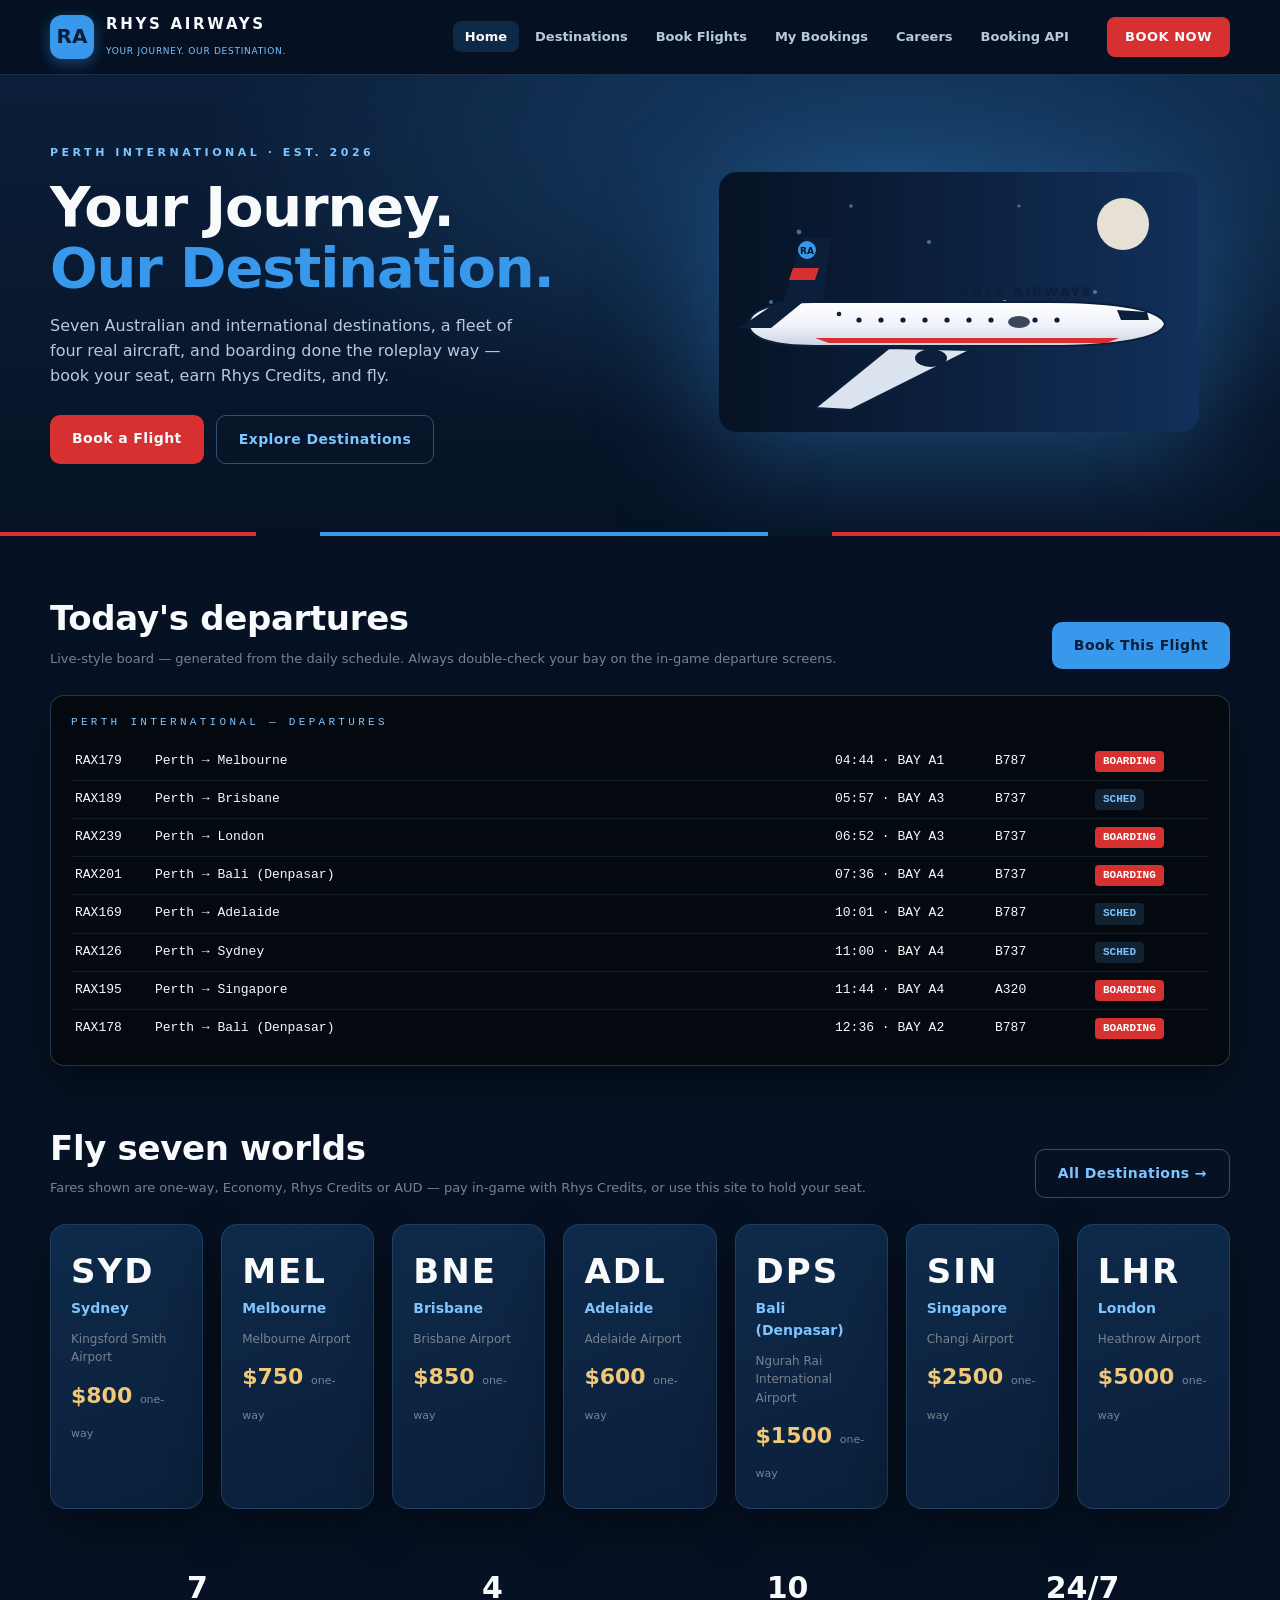
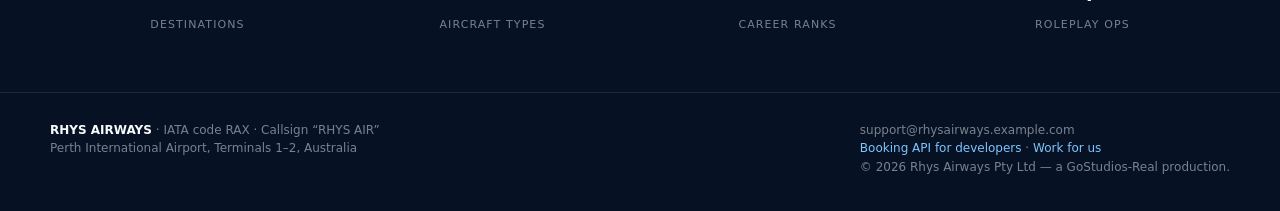
==== index.html @ dd2aa5f4 "Rhys Airways website and booking API demo" ====
<!DOCTYPE html>
<html lang="en">
<head>
<meta charset="UTF-8">
<meta name="viewport" content="width=device-width, initial-scale=1.0">
<title>Rhys Airways — Your Journey. Our Destination. | Book Flights Perth</title>
<meta name="description" content="Fly Rhys Airways from Perth to Sydney, Melbourne, Brisbane, Adelaide, Bali, Singapore and London. Australian owned, premium economy roleplay airline — book online in seconds.">
<link rel="icon" href="assets/favicon.svg" type="image/svg+xml">
<link rel="stylesheet" href="css/style.css">
</head>
<body>

<nav class="nav">
  <div class="container nav-inner">
    <a class="brand" href="index.html">
      <span class="brand-mark">RA</span>
      <span><span class="brand-name">RHYS AIRWAYS</span><br><span class="brand-slogan">YOUR JOURNEY. OUR DESTINATION.</span></span>
    </a>
    <button class="nav-toggle" aria-label="Toggle menu">☰</button>
    <ul class="nav-links">
      <li><a href="index.html">Home</a></li>
      <li><a href="destinations.html">Destinations</a></li>
      <li><a href="book.html">Book Flights</a></li>
      <li><a href="myflights.html">My Bookings</a></li>
      <li><a href="careers.html">Careers</a></li>
      <li><a href="api.html">Booking API</a></li>
    </ul>
    <a class="nav-cta" href="book.html">BOOK NOW</a>
  </div>
</nav>

<header class="hero">
  <div class="container hero-inner">
    <div>
      <span class="kicker">Perth International · Est. 2026</span>
      <h1>Your Journey.<br><span class="accent">Our Destination.</span></h1>
      <p class="lede">Seven Australian and international destinations, a fleet of four real aircraft, and boarding done the roleplay way — book your seat, earn Rhys Credits, and fly.</p>
      <div class="hero-actions">
        <a class="btn btn-red" href="book.html">Book a Flight</a>
        <a class="btn btn-ghost" href="destinations.html">Explore Destinations</a>
      </div>
    </div>
    <div class="plane-wrap" aria-hidden="true">
      <!-- Rhys Airways hero aircraft (stylised A380) -->
      <svg class="plane-art" viewBox="0 0 480 260" xmlns="http://www.w3.org/2000/svg" role="img" aria-label="Rhys Airways A380 flying over the ocean">
        <defs>
          <linearGradient id="fuselage" x1="0" y1="0" x2="0" y2="1">
            <stop offset="0" stop-color="#ffffff"/><stop offset="0.55" stop-color="#eef2f8"/><stop offset="1" stop-color="#c9d3e2"/>
          </linearGradient>
          <linearGradient id="skyg" x1="0" y1="0" x2="1" y2="0">
            <stop offset="0" stop-color="#061224"/><stop offset="1" stop-color="#12305a"/>
          </linearGradient>
        </defs>
        <rect width="480" height="260" rx="18" fill="url(#skyg)"/>
        <circle cx="404" cy="52" r="26" fill="#fdf6e3" opacity="0.9"/>
        <g opacity="0.5" fill="#7ec4ff">
          <circle cx="80" cy="60" r="2.4"/><circle cx="132" cy="34" r="1.8"/><circle cx="210" cy="70" r="2.1"/><circle cx="300" cy="34" r="1.6"/><circle cx="376" cy="120" r="2"/><circle cx="52" cy="130" r="2"/>
        </g>
        <!-- far wing -->
        <path d="M196 158 L286 128 L300 136 L226 172 Z" fill="#a9b6cc"/>
        <!-- fuselage -->
        <path d="M30 152 C30 138 52 130 96 130 L330 130 C400 130 442 138 446 152 C442 166 400 174 330 174 L96 174 C52 174 30 166 30 152 Z" fill="url(#fuselage)" stroke="#0b1f3a" stroke-width="2"/>
        <!-- belly cheatline -->
        <path d="M96 166 L400 166 L388 171 L110 171 Z" fill="#d63031"/>
        <!-- cockpit windows -->
        <path d="M398 138 L428 140 L430 148 L402 148 Z" fill="#0b1f3a"/>
        <!-- windows -->
        <g fill="#0b1f3a">
          <circle cx="140" cy="148" r="2.6"/><circle cx="162" cy="148" r="2.6"/><circle cx="184" cy="148" r="2.6"/><circle cx="206" cy="148" r="2.6"/><circle cx="228" cy="148" r="2.6"/><circle cx="250" cy="148" r="2.6"/><circle cx="272" cy="148" r="2.6"/><circle cx="294" cy="148" r="2.6"/><circle cx="316" cy="148" r="2.6"/><circle cx="338" cy="148" r="2.6"/><circle cx="120" cy="142" r="2.3"/>
        </g>
        <!-- near wing -->
        <path d="M170 176 L96 236 L132 238 L252 178 Z" fill="#dbe3ee" stroke="#0b1f3a" stroke-width="2" stroke-linejoin="round"/>
        <!-- tail fin -->
        <path d="M64 130 L84 66 L112 66 L104 130 Z" fill="#0b1f3a"/>
        <path d="M74 96 L100 96 L96 108 L70 108 Z" fill="#d63031"/>
        <!-- horizontal stabiliser -->
        <path d="M58 130 L20 156 L52 156 L84 130 Z" fill="#0b1f3a"/>
        <!-- logo on tail -->
        <circle cx="88" cy="78" r="9" fill="#3898ec"/>
        <text x="88" y="82" font-size="9" font-weight="900" text-anchor="middle" fill="#061224">RA</text>
        <!-- engines -->
        <ellipse cx="212" cy="186" rx="16" ry="9" fill="#0b1f3a"/>
        <ellipse cx="300" cy="150" rx="11" ry="6" fill="#39465c"/>
        <!-- airline name -->
        <text x="240" y="124" font-size="13" font-weight="800" fill="#0b1f3a" letter-spacing="2">RHYS AIRWAYS</text>
      </svg>
    </div>
  </div>
</header>

<section>
  <div class="container">
    <div class="section-head">
      <div>
        <h2>Today's departures</h2>
        <p class="sub">Live-style board — generated from the daily schedule. Always double-check your bay on the in-game departure screens.</p>
      </div>
      <a class="btn btn-sky" href="book.html">Book This Flight</a>
    </div>
    <div class="board" role="table" aria-label="Departures board">
      <div class="board-title">PERTH INTERNATIONAL — DEPARTURES</div>
      <div id="board-body"></div>
    </div>
  </div>
</section>

<section style="padding-top: 0;">
  <div class="container">
    <div class="section-head">
      <div>
        <h2>Fly seven worlds</h2>
        <p class="sub">Fares shown are one-way, Economy, Rhys Credits or AUD — pay in-game with Rhys Credits, or use this site to hold your seat.</p>
      </div>
      <a class="btn btn-ghost" href="destinations.html">All Destinations →</a>
    </div>
    <div class="grid grid-7" id="home-routes"></div>
  </div>
</section>

<section style="padding-top: 0;">
  <div class="container">
    <div class="grid grid-4" style="text-align:center; gap: 0;">
      <div class="stat"><b>7</b><span>Destinations</span></div>
      <div class="stat"><b>4</b><span>Aircraft Types</span></div>
      <div class="stat"><b>10</b><span>Career Ranks</span></div>
      <div class="stat"><b>24/7</b><span>Roleplay Ops</span></div>
    </div>
  </div>
</section>

<footer>
  <div class="container footer-inner">
    <div>
      <strong style="color:#f8fafc">RHYS AIRWAYS</strong> · IATA code RAX · Callsign “RHYS AIR”<br>
      Perth International Airport, Terminals 1–2, Australia
    </div>
    <div>
      support@rhysairways.example.com<br>
      <a href="api.html">Booking API for developers</a> · <a href="careers.html">Work for us</a><br>
      © <span data-year></span> Rhys Airways Pty Ltd — a GoStudios-Real production.
    </div>
  </div>
</footer>

<script src="js/data.js"></script>
<script src="js/app.js"></script>
<script>
  document.getElementById("home-routes").innerHTML = ROUTES.map(r => `
    <a class="card" style="text-decoration:none; color:inherit;" href="destinations.html#${r.id}">
      <div class="card-code">${r.id}</div>
      <div class="card-city">${r.city}</div>
      <div class="card-meta">${r.airport}</div>
      <div class="card-fare">$${r.fare.toFixed(0)} <small>one-way</small></div>
    </a>`).join("");
</script>
</body>
</html>
---- css/style.css ----
/* ============================================================
   RHYS AIRWAYS — Brand stylesheet
   Navy #0b1f3a · Sky #3898ec · White #f8fafc · Red #d63031
   ============================================================ */
:root {
	--navy: #0b1f3a;
	--navy-dark: #061224;
	--sky: #3898ec;
	--sky-light: #7ec4ff;
	--white: #f8fafc;
	--red: #d63031;
	--gold: #f0c878;
	--grey: #78828f;
	--shadow: 0 18px 50px rgba(0, 0, 0, 0.45);
}

* { box-sizing: border-box; margin: 0; padding: 0; }
html { scroll-behavior: smooth; }
body {
	background: var(--navy-dark);
	color: var(--white);
	font-family: "Segoe UI", system-ui, -apple-system, sans-serif;
	line-height: 1.55;
}

.container { width: min(1180px, 100% - 32px); margin: 0 auto; }

/* ---------- top nav ---------- */
.nav {
	position: sticky; top: 0; z-index: 50;
	background: rgba(6, 18, 36, 0.92);
	backdrop-filter: blur(10px);
	border-bottom: 1px solid rgba(126, 196, 255, 0.18);
}
.nav-inner { display: flex; align-items: center; gap: 26px; padding: 12px 0; }
.brand { display: flex; align-items: center; gap: 12px; text-decoration: none; }
.brand-mark {
	width: 44px; height: 44px; border-radius: 12px;
	background: var(--sky);
	display: grid; place-items: center;
	font-weight: 900; font-size: 20px; color: var(--navy);
	flex: 0 0 auto;
	box-shadow: 0 4px 14px rgba(56, 152, 236, 0.4);
}
.brand-name { font-weight: 800; letter-spacing: 0.18em; font-size: 15px; color: var(--white); }
.brand-slogan { font-size: 9px; color: var(--sky-light); letter-spacing: 0.08em; }
.nav-links { display: flex; gap: 4px; list-style: none; margin-left: auto; flex-wrap: wrap; }
.nav-links a {
	color: #b8c8dd; text-decoration: none; font-size: 13px; font-weight: 600;
	padding: 8px 12px; border-radius: 8px; transition: 0.2s;
}
.nav-links a:hover, .nav-links a.active { color: var(--white); background: rgba(56, 152, 236, 0.18); }
.nav-cta {
	background: var(--red); color: var(--white); text-decoration: none;
	font-weight: 800; font-size: 13px; padding: 10px 18px; border-radius: 8px;
	letter-spacing: 0.04em; white-space: nowrap;
}
.nav-cta:hover { background: #e24546; }
.nav-toggle { display: none; background: none; border: 1px solid rgba(126,196,255,.3); color: var(--white); border-radius: 8px; padding: 8px 12px; font-size: 16px; cursor: pointer; margin-left: auto; }

/* ---------- hero ---------- */
.hero {
	position: relative; overflow: hidden;
	background:
		radial-gradient(ellipse at 70% 20%, rgba(56, 152, 236, 0.28), transparent 55%),
		linear-gradient(180deg, #0b1f3a 0%, #061224 100%);
}
.hero::after {
	content: ""; position: absolute; inset: auto 0 0 0; height: 4px;
	background: linear-gradient(90deg, var(--red) 0 20%, transparent 20% 25%, var(--sky) 25% 60%, transparent 60% 65%, var(--red) 65% 100%);
}
.hero-inner { display: grid; grid-template-columns: 1.05fr 0.95fr; gap: 40px; align-items: center; padding: 64px 0 72px; position: relative; }
.kicker { color: var(--sky-light); font-size: 11px; letter-spacing: 0.32em; font-weight: 800; text-transform: uppercase; }
h1 { font-size: clamp(34px, 5vw, 56px); line-height: 1.08; margin: 14px 0 16px; font-weight: 900; letter-spacing: -0.02em; }
h1 .accent { color: var(--sky); }
.lede { color: #b8c8dd; font-size: 16px; max-width: 46ch; }
.hero-actions { display: flex; gap: 12px; margin-top: 26px; flex-wrap: wrap; }
.btn {
	display: inline-block; border: none; cursor: pointer; text-decoration: none;
	font-family: inherit; font-weight: 800; border-radius: 10px; padding: 13px 22px; font-size: 14px; letter-spacing: 0.03em;
	transition: 0.2s;
}
.btn-red { background: var(--red); color: var(--white); }
.btn-red:hover { background: #e24546; transform: translateY(-1px); }
.btn-sky { background: var(--sky); color: var(--navy); }
.btn-sky:hover { background: var(--sky-light); transform: translateY(-1px); }
.btn-ghost { background: transparent; color: var(--sky-light); border: 1px solid rgba(126,196,255,.35); }
.btn-ghost:hover { border-color: var(--sky-light); color: var(--white); }
.btn-block { display: block; width: 100%; text-align: center; }

/* plane illustration */
.plane-wrap { display: grid; place-items: center; }
.plane-art { width: 100%; max-width: 480px; filter: drop-shadow(0 30px 60px rgba(56,152,236,.35)); animation: float 5s ease-in-out infinite; }
@keyframes float { 0%,100% { transform: translateY(0) } 50% { transform: translateY(-16px) } }

/* ---------- cards & sections ---------- */
section { padding: 56px 0; }
.section-head { display: flex; align-items: end; justify-content: space-between; gap: 20px; margin-bottom: 26px; }
h2 { font-size: clamp(24px, 3vw, 34px); font-weight: 900; letter-spacing: -0.01em; }
.sub { color: var(--grey); font-size: 13px; margin-top: 4px; }

.grid { display: grid; gap: 18px; }
.grid-3 { grid-template-columns: repeat(3, 1fr); }
.grid-4 { grid-template-columns: repeat(4, 1fr); }
.grid-7 { grid-template-columns: repeat(auto-fill, minmax(150px, 1fr)); }

.card {
	background: linear-gradient(160deg, #0e2a4a 0%, #0b1f3a 100%);
	border: 1px solid rgba(126, 196, 255, 0.16);
	border-radius: 16px; padding: 20px; box-shadow: var(--shadow);
}
.card-code { font-size: 34px; font-weight: 900; color: var(--white); letter-spacing: 0.06em; }
.card-city { color: var(--sky-light); font-weight: 700; font-size: 14px; }
.card-meta { color: var(--grey); font-size: 12px; margin: 10px 0 12px; }
.card-fare { font-size: 22px; font-weight: 800; color: var(--gold); }
.card-fare small { font-size: 11px; color: var(--grey); font-weight: 500; }

/* ---------- booking form ---------- */
.booking-panel { background: #081a30; border: 1px solid rgba(126,196,255,.22); border-radius: 18px; padding: 22px; box-shadow: var(--shadow); }
.form-grid { display: grid; grid-template-columns: repeat(4, 1fr); gap: 12px; }
label.field { display: flex; flex-direction: column; gap: 6px; font-size: 11px; letter-spacing: 0.08em; color: var(--sky-light); font-weight: 700; text-transform: uppercase; }
select, input, textarea {
	background: #061224; color: var(--white); border: 1px solid rgba(126,196,255,.3);
	border-radius: 9px; padding: 11px 12px; font-size: 14px; font-family: inherit; outline: none;
}
select:focus, input:focus, textarea:focus { border-color: var(--sky); box-shadow: 0 0 0 3px rgba(56,152,236,.2); }

.flight-result { display: flex; align-items: center; gap: 16px; padding: 14px 16px; border: 1px solid rgba(126,196,255,.18); border-radius: 12px; margin-top: 10px; background: #0b1f3a; transition: 0.2s; }
.flight-result:hover { border-color: var(--sky); }
.flight-times { font-weight: 800; font-size: 18px; letter-spacing: 0.02em; }
.flight-route { color: var(--grey); font-size: 12px; }
.flight-aircraft { color: var(--sky-light); font-size: 11px; }
.flight-price { margin-left: auto; text-align: right; }
.flight-price b { font-size: 20px; color: var(--gold); }

/* ---------- e-ticket ---------- */
.ticket {
	background: var(--white); color: var(--navy); border-radius: 14px; overflow: hidden; max-width: 560px; margin: 18px auto 0;
	box-shadow: var(--shadow);
}
.ticket-head { background: var(--navy); color: var(--white); padding: 12px 18px; display: flex; justify-content: space-between; align-items: center; }
.ticket-body { padding: 16px 18px; display: grid; grid-template-columns: auto auto auto; gap: 18px; align-items: center; }
.ticket-code { font-size: 40px; font-weight: 900; letter-spacing: 0.1em; }
.ticket-city { font-size: 10px; color: var(--grey); letter-spacing: 0.14em; text-transform: uppercase; }
.ticket-meta { font-size: 11px; color: #333; border-top: 2px dashed #b8c4d4; padding: 12px 18px; display: grid; grid-template-columns: repeat(3, 1fr); gap: 8px; }
.barcode { display: flex; align-items: flex-end; gap: 2px; height: 46px; }
.barcode > span { display: block; background: var(--navy); height: 100%; }

/* ---------- notices ---------- */
.notice { border: 1px solid rgba(240,200,120,.45); background: rgba(240,200,120,.08); color: var(--gold); padding: 12px 14px; border-radius: 10px; font-size: 12px; }
.notice-sky { border-color: rgba(56,152,236,.4); background: rgba(56,152,236,.08); color: var(--sky-light); }
.mono { font-family: "Cascadia Code", Consolas, monospace; background: #061224; border: 1px solid rgba(126,196,255,.2); border-radius: 10px; padding: 14px; font-size: 12px; overflow-x: auto; white-space: pre; color: #cfe8ff; }

.toast { position: fixed; right: 18px; bottom: 18px; z-index: 80; background: var(--navy); border: 1px solid var(--sky); padding: 12px 16px; border-radius: 10px; font-size: 13px; box-shadow: var(--shadow); max-width: 320px; }

/* ---------- footer ---------- */
footer { border-top: 1px solid rgba(126,196,255,.15); padding: 28px 0 34px; color: var(--grey); font-size: 12px; }
.footer-inner { display: flex; justify-content: space-between; gap: 20px; flex-wrap: wrap; }
footer a { color: var(--sky-light); text-decoration: none; }

/* ---------- live boards ---------- */
.board { background: #04090f; border-radius: 14px; padding: 18px 20px; font-family: "Cascadia Code", Consolas, monospace; box-shadow: var(--shadow); border: 1px solid rgba(126,196,255,.25); }
.board-title { color: var(--sky-light); letter-spacing: 0.3em; font-size: 11px; margin-bottom: 12px; }
.board-row { display: grid; grid-template-columns: 70px 1fr 150px 90px 110px; gap: 10px; padding: 8px 4px; border-bottom: 1px solid rgba(126,196,255,.1); font-size: 13px; }
.board-row:last-child { border-bottom: none; }
.tag { display: inline-block; padding: 2px 8px; border-radius: 4px; font-size: 11px; font-weight: 800; }
.tag-boarding { background: var(--red); color: #fff; animation: blink 1.2s steps(2) infinite; }
.tag-depart { background: #123; color: var(--sky-light); }
@keyframes blink { 50% { opacity: 0.55 } }

/* ---------- misc ---------- */
.pill { display: inline-flex; gap: 8px; align-items: center; border: 1px solid rgba(126,196,255,.3); padding: 5px 12px; border-radius: 999px; font-size: 11px; color: var(--sky-light); }
.stat { text-align: center; }
.stat b { font-size: 30px; display: block; color: var(--white); }
.stat span { color: var(--grey); font-size: 11px; letter-spacing: 0.1em; text-transform: uppercase; }

@media (max-width: 900px) {
	.hero-inner { grid-template-columns: 1fr; padding: 40px 0 48px; }
	.plane-wrap { display: none; }
	.form-grid { grid-template-columns: repeat(2, 1fr); }
	.grid-3, .grid-4 { grid-template-columns: repeat(2, 1fr); }
	.nav-toggle { display: block; }
	.nav-links { display: none; position: absolute; top: 64px; left: 0; right: 0; background: var(--navy-dark); flex-direction: column; padding: 14px 18px; border-bottom: 1px solid rgba(126,196,255,.2); }
	.nav-links.open { display: flex; }
	.nav-cta { display: none; }
	.board-row { grid-template-columns: 52px 1fr 100px; font-size: 11px; }
	.board-row .hide-sm { display: none; }
	.ticket-body { grid-template-columns: auto auto; }
}
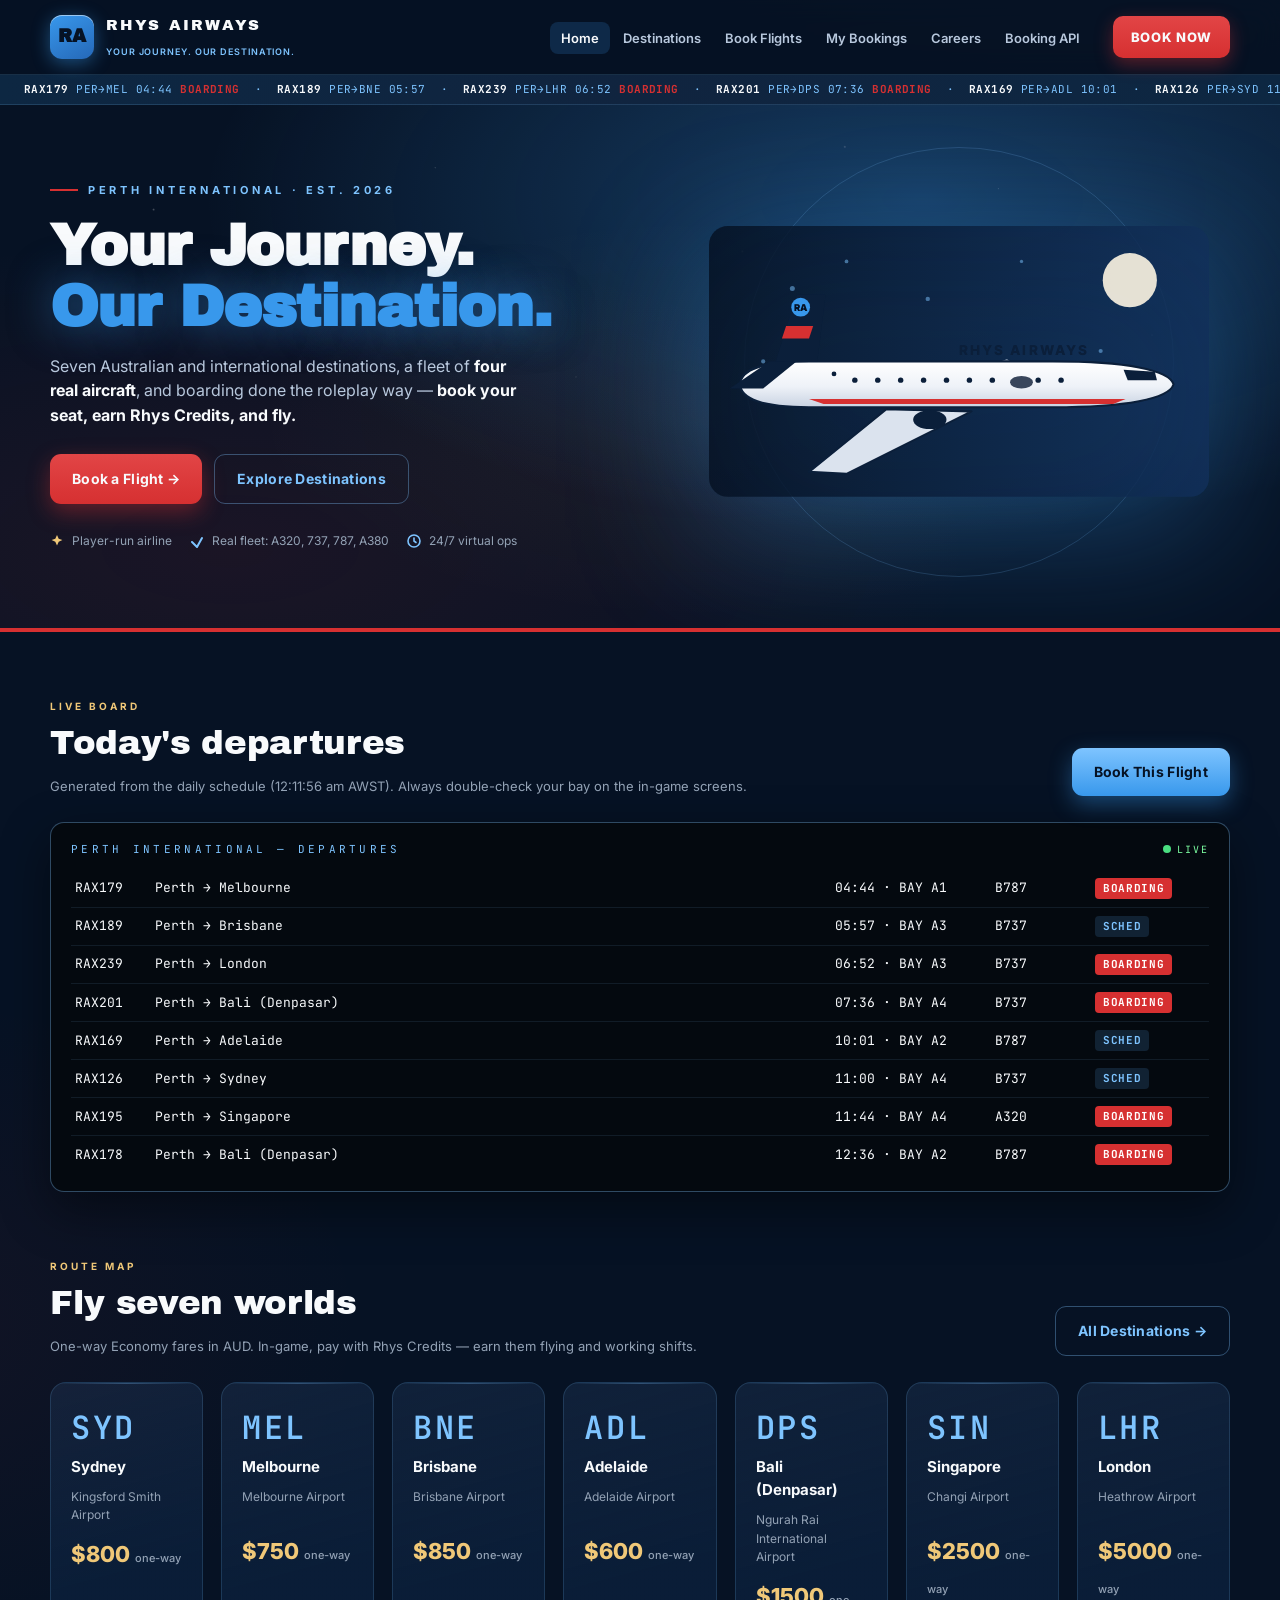
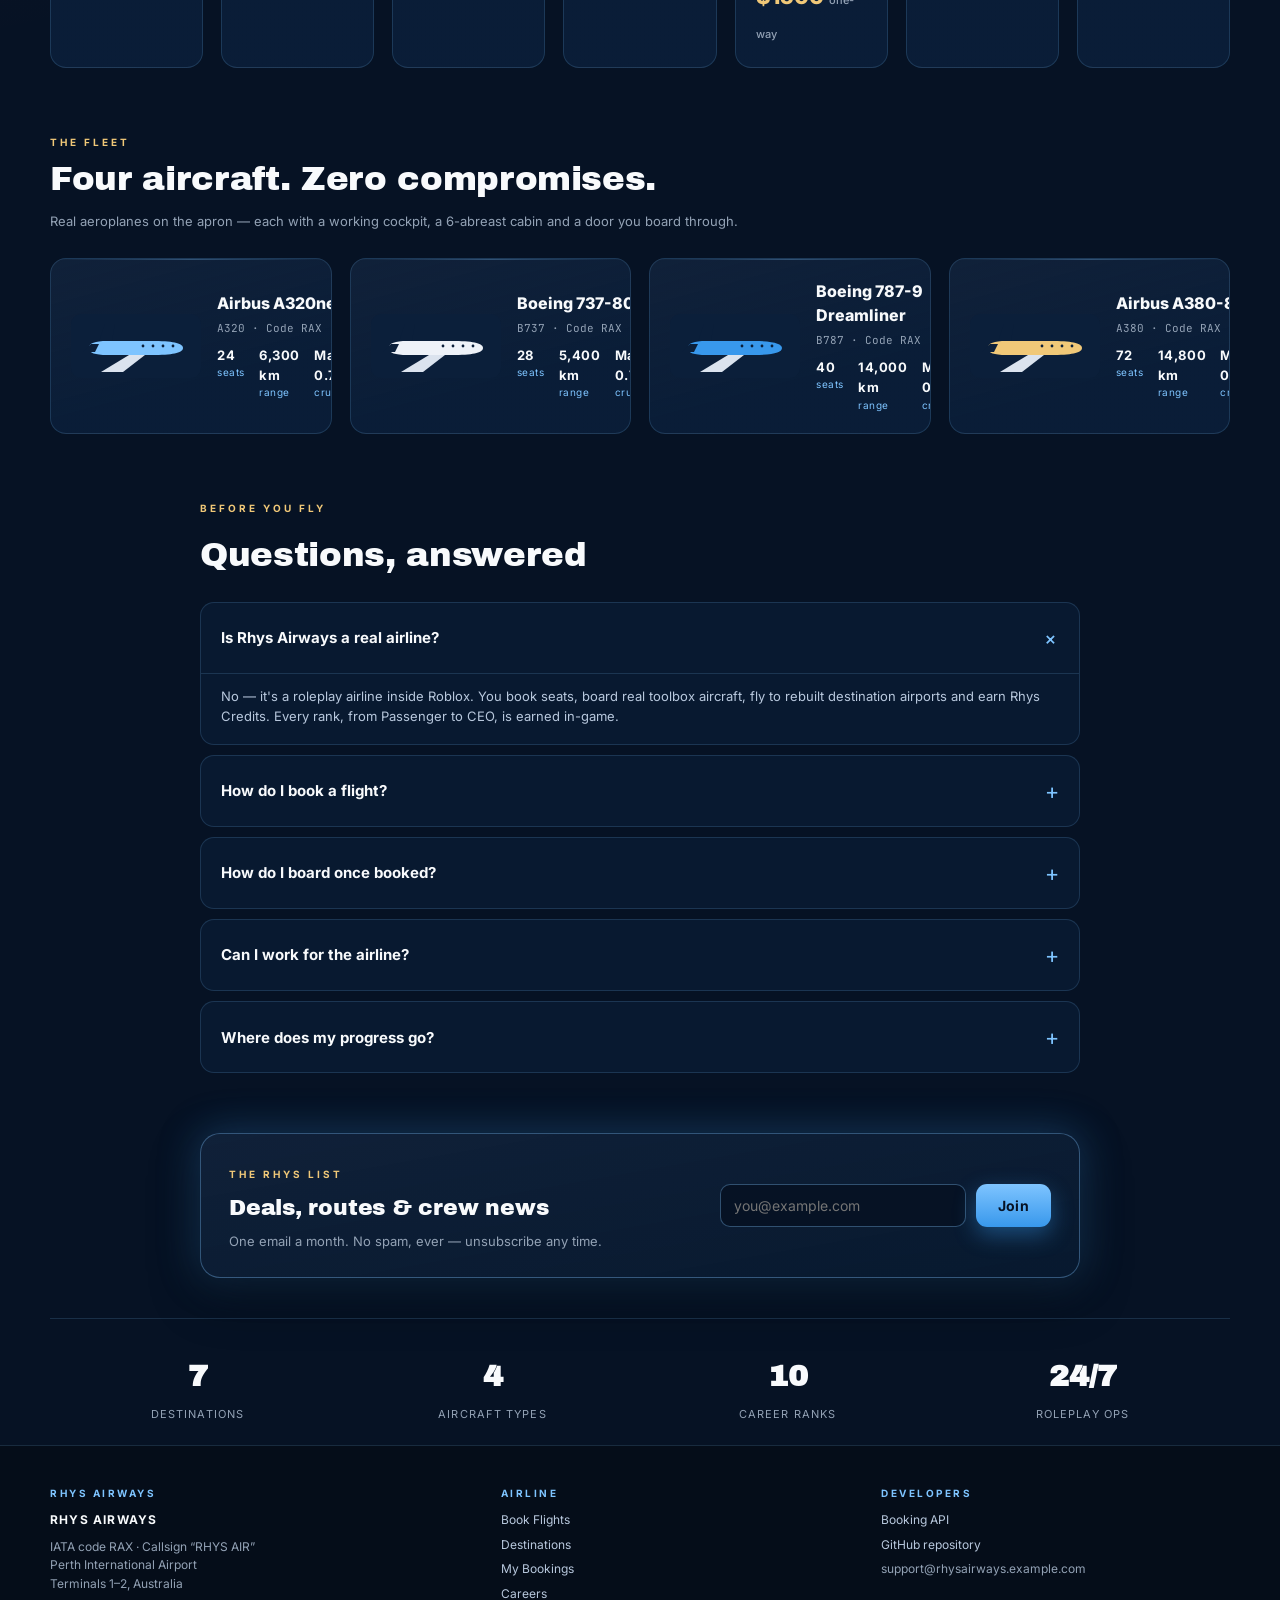
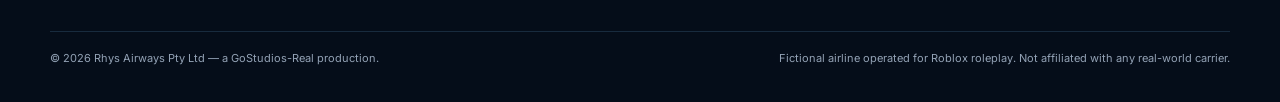
==== commit 43164aa2: "Website v2: redesigned stylesheet, departures marquee, fleet section, FAQ, newsletter, booking badge" ====
--- a/index.html
+++ b/index.html
@@ -3,17 +3,32 @@
 <head>
 <meta charset="UTF-8">
 <meta name="viewport" content="width=device-width, initial-scale=1.0">
-<title>Rhys Airways — Your Journey. Our Destination. | Book Flights Perth</title>
-<meta name="description" content="Fly Rhys Airways from Perth to Sydney, Melbourne, Brisbane, Adelaide, Bali, Singapore and London. Australian owned, premium economy roleplay airline — book online in seconds.">
+<title>Rhys Airways — Your Journey. Our Destination. | Flights from Perth</title>
+<meta name="description" content="Fly Rhys Airways from Perth: Sydney, Melbourne, Brisbane, Adelaide, Bali, Singapore and London. Book seats online, earn Rhys Credits, climb the careers ladder. A full airline roleplay on Roblox.">
+<meta name="theme-color" content="#061224">
+<meta property="og:type" content="website">
+<meta property="og:site_name" content="Rhys Airways">
+<meta property="og:title" content="Rhys Airways — Your Journey. Our Destination.">
+<meta property="og:description" content="Seven destinations from Perth, a four-aircraft fleet, and careers from Passenger to CEO. The airline roleplay on Roblox.">
+<meta property="og:url" content="https://gostudios-real.github.io/RhysAirways/">
+<meta property="og:image" content="https://gostudios-real.github.io/RhysAirways/assets/rhys-thumbnail-1920x1080.jpg">
+<meta name="twitter:card" content="summary_large_image">
+<meta name="twitter:title" content="Rhys Airways — Your Journey. Our Destination.">
+<meta name="twitter:description" content="Sydney, Melbourne, Brisbane, Adelaide, Bali, Singapore, London — book your seat today.">
+<meta name="twitter:image" content="https://gostudios-real.github.io/RhysAirways/assets/rhys-thumbnail-1920x1080.jpg">
 <link rel="icon" href="assets/favicon.svg" type="image/svg+xml">
+<link rel="canonical" href="https://gostudios-real.github.io/RhysAirways/">
 <link rel="stylesheet" href="css/style.css">
+<script type="application/ld+json">
+{"@context":"https://schema.org","@type":"Airline","name":"Rhys Airways","iataCode":"RAX","slogan":"Your Journey. Our Destination.","url":"https://gostudios-real.github.io/RhysAirways/","logo":"https://gostudios-real.github.io/RhysAirways/assets/rhys-icon-512.png","telephone":"+61-8-0000-0000","foundingDate":"2026","founder":{"@type":"Person","name":"Rhys"},"address":{"@type":"PostalAddress","streetAddress":"Terminal 1-2","addressLocality":"Perth","addressRegion":"WA","addressCountry":"AU"}}
+</script>
 </head>
 <body>
 
-<nav class="nav">
+<nav class="nav" aria-label="Main navigation">
   <div class="container nav-inner">
     <a class="brand" href="index.html">
-      <span class="brand-mark">RA</span>
+      <span class="brand-mark" aria-hidden="true">RA</span>
       <span><span class="brand-name">RHYS AIRWAYS</span><br><span class="brand-slogan">YOUR JOURNEY. OUR DESTINATION.</span></span>
     </a>
     <button class="nav-toggle" aria-label="Toggle menu">☰</button>
@@ -21,26 +36,36 @@
       <li><a href="index.html">Home</a></li>
       <li><a href="destinations.html">Destinations</a></li>
       <li><a href="book.html">Book Flights</a></li>
-      <li><a href="myflights.html">My Bookings</a></li>
+      <li><a href="myflights.html">My Bookings<span class="badge" data-booking-count aria-hidden="true"></span></a></li>
       <li><a href="careers.html">Careers</a></li>
       <li><a href="api.html">Booking API</a></li>
     </ul>
     <a class="nav-cta" href="book.html">BOOK NOW</a>
   </div>
 </nav>
+
+<div class="ticker" aria-hidden="true">
+  <div class="ticker-inner">&nbsp;</div>
+</div>
 
 <header class="hero">
   <div class="container hero-inner">
     <div>
       <span class="kicker">Perth International · Est. 2026</span>
       <h1>Your Journey.<br><span class="accent">Our Destination.</span></h1>
-      <p class="lede">Seven Australian and international destinations, a fleet of four real aircraft, and boarding done the roleplay way — book your seat, earn Rhys Credits, and fly.</p>
+      <p class="lede">Seven Australian and international destinations, a fleet of <strong>four real aircraft</strong>, and boarding done the roleplay way — <strong>book your seat, earn Rhys Credits, and fly.</strong></p>
       <div class="hero-actions">
-        <a class="btn btn-red" href="book.html">Book a Flight</a>
+        <a class="btn btn-red" href="book.html">Book a Flight →</a>
         <a class="btn btn-ghost" href="destinations.html">Explore Destinations</a>
       </div>
+      <div class="trust">
+        <span class="trust-item"><svg width="14" height="14" viewBox="0 0 14 14"><path d="M7 1l1.7 3.7L12.4 6 8.7 7.7 7 11.4 5.3 7.7 1.6 6l3.7-1.3L7 1z" fill="#f0c878"/></svg> Player-run airline</span>
+        <span class="trust-item"><svg width="14" height="14" viewBox="0 0 14 14"><path d="M2 8l5 5 5-9" stroke="#7ec4ff" stroke-width="2" fill="none" stroke-linecap="round" stroke-linejoin="round"/></svg> Real fleet: A320, 737, 787, A380</span>
+        <span class="trust-item"><svg width="14" height="14" viewBox="0 0 14 14"><circle cx="7" cy="7" r="6" stroke="#7ec4ff" stroke-width="1.6" fill="none"/><path d="M7 4v3l2 1.5" stroke="#7ec4ff" stroke-width="1.6" fill="none" stroke-linecap="round"/></svg> 24/7 virtual ops</span>
+      </div>
     </div>
     <div class="plane-wrap" aria-hidden="true">
+      <div class="hero-ring"></div>
       <!-- Rhys Airways hero aircraft (stylised A380) -->
       <svg class="plane-art" viewBox="0 0 480 260" xmlns="http://www.w3.org/2000/svg" role="img" aria-label="Rhys Airways A380 flying over the ocean">
         <defs>
@@ -51,65 +76,56 @@
             <stop offset="0" stop-color="#061224"/><stop offset="1" stop-color="#12305a"/>
           </linearGradient>
         </defs>
-        <rect width="480" height="260" rx="18" fill="url(#skyg)"/>
+        <rect width="480" height="260" rx="18" fill="url(#skyg)" opacity="0.85"/>
         <circle cx="404" cy="52" r="26" fill="#fdf6e3" opacity="0.9"/>
         <g opacity="0.5" fill="#7ec4ff">
           <circle cx="80" cy="60" r="2.4"/><circle cx="132" cy="34" r="1.8"/><circle cx="210" cy="70" r="2.1"/><circle cx="300" cy="34" r="1.6"/><circle cx="376" cy="120" r="2"/><circle cx="52" cy="130" r="2"/>
         </g>
-        <!-- far wing -->
         <path d="M196 158 L286 128 L300 136 L226 172 Z" fill="#a9b6cc"/>
-        <!-- fuselage -->
         <path d="M30 152 C30 138 52 130 96 130 L330 130 C400 130 442 138 446 152 C442 166 400 174 330 174 L96 174 C52 174 30 166 30 152 Z" fill="url(#fuselage)" stroke="#0b1f3a" stroke-width="2"/>
-        <!-- belly cheatline -->
         <path d="M96 166 L400 166 L388 171 L110 171 Z" fill="#d63031"/>
-        <!-- cockpit windows -->
         <path d="M398 138 L428 140 L430 148 L402 148 Z" fill="#0b1f3a"/>
-        <!-- windows -->
         <g fill="#0b1f3a">
           <circle cx="140" cy="148" r="2.6"/><circle cx="162" cy="148" r="2.6"/><circle cx="184" cy="148" r="2.6"/><circle cx="206" cy="148" r="2.6"/><circle cx="228" cy="148" r="2.6"/><circle cx="250" cy="148" r="2.6"/><circle cx="272" cy="148" r="2.6"/><circle cx="294" cy="148" r="2.6"/><circle cx="316" cy="148" r="2.6"/><circle cx="338" cy="148" r="2.6"/><circle cx="120" cy="142" r="2.3"/>
         </g>
-        <!-- near wing -->
         <path d="M170 176 L96 236 L132 238 L252 178 Z" fill="#dbe3ee" stroke="#0b1f3a" stroke-width="2" stroke-linejoin="round"/>
-        <!-- tail fin -->
         <path d="M64 130 L84 66 L112 66 L104 130 Z" fill="#0b1f3a"/>
         <path d="M74 96 L100 96 L96 108 L70 108 Z" fill="#d63031"/>
-        <!-- horizontal stabiliser -->
         <path d="M58 130 L20 156 L52 156 L84 130 Z" fill="#0b1f3a"/>
-        <!-- logo on tail -->
         <circle cx="88" cy="78" r="9" fill="#3898ec"/>
         <text x="88" y="82" font-size="9" font-weight="900" text-anchor="middle" fill="#061224">RA</text>
-        <!-- engines -->
         <ellipse cx="212" cy="186" rx="16" ry="9" fill="#0b1f3a"/>
         <ellipse cx="300" cy="150" rx="11" ry="6" fill="#39465c"/>
-        <!-- airline name -->
         <text x="240" y="124" font-size="13" font-weight="800" fill="#0b1f3a" letter-spacing="2">RHYS AIRWAYS</text>
       </svg>
     </div>
   </div>
 </header>
 
-<section>
+<section aria-labelledby="departures-heading">
   <div class="container">
     <div class="section-head">
       <div>
-        <h2>Today's departures</h2>
-        <p class="sub">Live-style board — generated from the daily schedule. Always double-check your bay on the in-game departure screens.</p>
+        <span class="eyebrow">Live board</span>
+        <h2 id="departures-heading">Today's departures</h2>
+        <p class="sub">Generated from the daily schedule (<span data-clock>--:--:--</span> AWST). Always double-check your bay on the in-game screens.</p>
       </div>
       <a class="btn btn-sky" href="book.html">Book This Flight</a>
     </div>
     <div class="board" role="table" aria-label="Departures board">
-      <div class="board-title">PERTH INTERNATIONAL — DEPARTURES</div>
+      <div class="board-title"><span>PERTH INTERNATIONAL — DEPARTURES</span><span class="live-dot">LIVE</span></div>
       <div id="board-body"></div>
     </div>
   </div>
 </section>
 
-<section style="padding-top: 0;">
+<section style="padding-top: 0;" aria-labelledby="destinations-heading">
   <div class="container">
     <div class="section-head">
       <div>
-        <h2>Fly seven worlds</h2>
-        <p class="sub">Fares shown are one-way, Economy, Rhys Credits or AUD — pay in-game with Rhys Credits, or use this site to hold your seat.</p>
+        <span class="eyebrow">Route map</span>
+        <h2 id="destinations-heading">Fly seven worlds</h2>
+        <p class="sub">One-way Economy fares in AUD. In-game, pay with Rhys Credits — earn them flying and working shifts.</p>
       </div>
       <a class="btn btn-ghost" href="destinations.html">All Destinations →</a>
     </div>
@@ -117,36 +133,138 @@
   </div>
 </section>
 
-<section style="padding-top: 0;">
+<section style="padding-top: 0;" aria-labelledby="fleet-heading">
   <div class="container">
-    <div class="grid grid-4" style="text-align:center; gap: 0;">
-      <div class="stat"><b>7</b><span>Destinations</span></div>
-      <div class="stat"><b>4</b><span>Aircraft Types</span></div>
-      <div class="stat"><b>10</b><span>Career Ranks</span></div>
-      <div class="stat"><b>24/7</b><span>Roleplay Ops</span></div>
-    </div>
-  </div>
-</section>
+    <div class="section-head">
+      <div>
+        <span class="eyebrow">The fleet</span>
+        <h2 id="fleet-heading">Four aircraft. Zero compromises.</h2>
+        <p class="sub">Real aeroplanes on the apron — each with a working cockpit, a 6-abreast cabin and a door you board through.</p>
+      </div>
+    </div>
+    <div class="grid grid-4" id="fleet-cards"></div>
+  </div>
+</section>
+
+<section style="padding-top: 0;" aria-labelledby="faq-heading">
+  <div class="container" style="max-width: 880px;">
+    <span class="eyebrow">Before you fly</span>
+    <h2 id="faq-heading" style="margin: 10px 0 20px;">Questions, answered</h2>
+    <div class="faq">
+      <div class="faq-item open">
+        <button class="faq-q" aria-expanded="true">Is Rhys Airways a real airline?</button>
+        <div class="faq-a">No — it's a roleplay airline inside Roblox. You book seats, board real toolbox aircraft, fly to rebuilt destination airports and earn Rhys Credits. Every rank, from Passenger to CEO, is earned in-game.</div>
+      </div>
+      <div class="faq-item">
+        <button class="faq-q" aria-expanded="false">How do I book a flight?</button>
+        <div class="faq-a">Pick a destination on this site and we'll hold a seat for you (or book directly in-game from the Flights tab). Fares are charged in Rhys Credits in-game, or shown in AUD here for your convenience. London is 5,000 — so start with Adelaide at 600.</div>
+      </div>
+      <div class="faq-item">
+        <button class="faq-q" aria-expanded="false">How do I board once booked?</button>
+        <div class="faq-a">Head to your bay (A1–A4) before pushback, walk up to the aircraft and press E at the door. Your boarding pass lives in MY TICKETS — with barcode, seat and gate.</div>
+      </div>
+      <div class="faq-item">
+        <button class="faq-q" aria-expanded="false">Can I work for the airline?</button>
+        <div class="faq-a">Absolutely. Pass the training quizzes in the Career tab to become Ground Crew, Check-in Agent, Cabin Crew or ATC — each pays RC per shift. Supervisors can promote staff; pilots are appointed by management.</div>
+      </div>
+      <div class="faq-item">
+        <button class="faq-q" aria-expanded="false">Where does my progress go?</button>
+        <div class="faq-a">Your Rhys Credits, rank, tickets, achievements and flight history persist to your Roblox account across sessions — and your web bookings live in this browser, findable by PNR on the My Bookings page.</div>
+      </div>
+    </div>
+  </div>
+</section>
+
+<section style="padding-top: 0; padding-bottom: 40px;" aria-labelledby="newsletter-heading">
+  <div class="container" style="max-width: 880px;">
+    <div class="booking-panel" style="display:flex; justify-content:space-between; align-items:center; gap:24px; flex-wrap:wrap; padding:26px 28px;">
+      <div>
+        <span class="eyebrow">The Rhys List</span>
+        <h2 id="newsletter-heading" style="font-size:22px; margin-top:6px;">Deals, routes &amp; crew news</h2>
+        <p class="sub">One email a month. No spam, ever — unsubscribe any time.</p>
+      </div>
+      <form id="newsletter-form" class="newsletter" style="margin-top:0;">
+        <label class="field" for="nl-email" style="position:absolute; left:-9999px;">Email address</label>
+        <input id="nl-email" type="email" required placeholder="you@example.com" aria-label="Email address">
+        <button type="submit" class="btn btn-sky">Join</button>
+      </form>
+    </div>
+  </div>
+</section>
+
+<div class="container">
+  <div class="grid grid-4" style="text-align:center; gap: 0; border-top: 1px solid var(--border); padding-top: 34px;">
+    <div class="stat"><b>7</b><span>Destinations</span></div>
+    <div class="stat"><b>4</b><span>Aircraft Types</span></div>
+    <div class="stat"><b>10</b><span>Career Ranks</span></div>
+    <div class="stat"><b>24/7</b><span>Roleplay Ops</span></div>
+  </div>
+</div>
 
 <footer>
   <div class="container footer-inner">
-    <div>
-      <strong style="color:#f8fafc">RHYS AIRWAYS</strong> · IATA code RAX · Callsign “RHYS AIR”<br>
-      Perth International Airport, Terminals 1–2, Australia
-    </div>
-    <div>
-      support@rhysairways.example.com<br>
-      <a href="api.html">Booking API for developers</a> · <a href="careers.html">Work for us</a><br>
-      © <span data-year></span> Rhys Airways Pty Ltd — a GoStudios-Real production.
-    </div>
+    <div class="footer-col">
+      <h4>Rhys Airways</h4>
+      <strong style="color:#f8fafc; letter-spacing:.1em;">RHYS AIRWAYS</strong>
+      <p style="margin-top:8px;">IATA code RAX · Callsign “RHYS AIR”<br>Perth International Airport<br>Terminals 1–2, Australia</p>
+    </div>
+    <div class="footer-col">
+      <h4>Airline</h4>
+      <ul>
+        <li><a href="book.html">Book Flights</a></li>
+        <li><a href="destinations.html">Destinations</a></li>
+        <li><a href="myflights.html">My Bookings</a></li>
+        <li><a href="careers.html">Careers</a></li>
+      </ul>
+    </div>
+    <div class="footer-col">
+      <h4>Developers</h4>
+      <ul>
+        <li><a href="api.html">Booking API</a></li>
+        <li><a href="https://github.com/GoStudios-Real/RhysAirways" rel="noopener">GitHub repository</a></li>
+        <li>support@rhysairways.example.com</li>
+      </ul>
+    </div>
+  </div>
+  <div class="container footer-bottom">
+    <span>© <span data-year></span> Rhys Airways Pty Ltd — a GoStudios-Real production.</span>
+    <span>Fictional airline operated for Roblox roleplay. Not affiliated with any real-world carrier.</span>
   </div>
 </footer>
 
+<script src="js/config.js"></script>
 <script src="js/data.js"></script>
 <script src="js/app.js"></script>
 <script>
+  const FLEET = [
+    { id: "A320", name: "Airbus A320neo", seats: 24, range: "6,300 km", cruise: "Mach 0.79", span: 35.8, color: "#7ec4ff" },
+    { id: "B737", name: "Boeing 737-800", seats: 28, range: "5,400 km", cruise: "Mach 0.78", span: 34.3, color: "#eef2f8" },
+    { id: "B787", name: "Boeing 787-9 Dreamliner", seats: 40, range: "14,000 km", cruise: "Mach 0.85", span: 60.1, color: "#3898ec" },
+    { id: "A380", name: "Airbus A380-800", seats: 72, range: "14,800 km", cruise: "Mach 0.85", span: 79.8, color: "#f0c878" },
+  ];
+  document.getElementById("fleet-cards").innerHTML = FLEET.map(a => `
+    <article class="card fleet-card">
+      <svg class="fleet-silhouette" viewBox="0 0 130 64" aria-hidden="true">
+        <rect width="130" height="64" rx="10" fill="#0b1f3a"/>
+        <path d="M18 34 C18 29 24 27 36 27 L84 27 C104 27 112 30 112 34 C112 38 104 41 84 41 L36 41 C24 41 18 39 18 34 Z" fill="${a.color}"/>
+        <path d="M28 27 L34 10 L44 10 L41 27 Z" fill="#0b1f3a"/>
+        <path d="M58 41 L30 58 L52 58 L74 41 Z" fill="#dbe3ee"/>
+        <path d="M20 30 L12 38 L24 38 L28 30 Z" fill="#0b1f3a"/>
+        <circle cx="102" cy="32" r="1.4" fill="#0b1f3a"/><circle cx="92" cy="32" r="1.4" fill="#0b1f3a"/><circle cx="82" cy="32" r="1.4" fill="#0b1f3a"/><circle cx="72" cy="32" r="1.4" fill="#0b1f3a"/>
+      </svg>
+      <div>
+        <div class="fleet-name">${a.name}</div>
+        <div class="fleet-meta">${a.id} · Code RAX</div>
+        <div class="fleet-stat">
+          <span><b>${a.seats}</b>seats</span>
+          <span><b>${a.range}</b>range</span>
+          <span><b>${a.cruise}</b>cruise</span>
+        </div>
+      </div>
+    </article>`).join("");
+
   document.getElementById("home-routes").innerHTML = ROUTES.map(r => `
-    <a class="card" style="text-decoration:none; color:inherit;" href="destinations.html#${r.id}">
+    <a class="card" href="destinations.html#${r.id}" aria-label="Book ${r.city} — from $${r.fare}">
       <div class="card-code">${r.id}</div>
       <div class="card-city">${r.city}</div>
       <div class="card-meta">${r.airport}</div>
--- a/css/style.css
+++ b/css/style.css
@@ -1,189 +1,307 @@
 /* ============================================================
-   RHYS AIRWAYS — Brand stylesheet
-   Navy #0b1f3a · Sky #3898ec · White #f8fafc · Red #d63031
+   RHYS AIRWAYS — v2 brand stylesheet
+   Navy #0b1f3a · Sky #3898ec · White #f8fafc · Red #d63031 · Gold #f0c878
+   Typography: Archivo Black (display) + Inter (body)
    ============================================================ */
+@import url('https://fonts.googleapis.com/css2?family=Archivo+Black&family=Inter:wght@400;500;600;700&family=JetBrains+Mono:wght@400;600&display=swap');
+
 :root {
-	--navy: #0b1f3a;
-	--navy-dark: #061224;
-	--sky: #3898ec;
-	--sky-light: #7ec4ff;
-	--white: #f8fafc;
-	--red: #d63031;
-	--gold: #f0c878;
-	--grey: #78828f;
-	--shadow: 0 18px 50px rgba(0, 0, 0, 0.45);
+  --navy: #0b1f3a;
+  --navy-dark: #061224;
+  --navy-mid: #10243f;
+  --sky: #3898ec;
+  --sky-light: #7ec4ff;
+  --white: #f8fafc;
+  --red: #d63031;
+  --red-hot: #e24546;
+  --gold: #f0c878;
+  --grey: #93a2b5;
+  --shadow: 0 18px 50px rgba(0, 0, 0, 0.45);
+  --glow: 0 0 40px rgba(56, 152, 236, 0.35);
+  --border: rgba(126, 196, 255, 0.16);
+  --border-strong: rgba(126, 196, 255, 0.35);
+  --radius: 16px;
 }
 
 * { box-sizing: border-box; margin: 0; padding: 0; }
-html { scroll-behavior: smooth; }
+html { scroll-behavior: smooth; scroll-padding-top: 84px; }
 body {
-	background: var(--navy-dark);
-	color: var(--white);
-	font-family: "Segoe UI", system-ui, -apple-system, sans-serif;
-	line-height: 1.55;
+  background:
+    radial-gradient(1200px 700px at 85% -10%, rgba(56, 152, 236, 0.16), transparent 60%),
+    radial-gradient(900px 600px at -10% 40%, rgba(214, 48, 49, 0.06), transparent 55%),
+    var(--navy-dark);
+  color: var(--white);
+  font-family: Inter, "Segoe UI", system-ui, -apple-system, sans-serif;
+  line-height: 1.55;
+  -webkit-font-smoothing: antialiased;
+}
+
+::selection { background: var(--sky); color: var(--navy-dark); }
+
+:focus-visible {
+  outline: 3px solid var(--sky-light);
+  outline-offset: 2px;
+  border-radius: 4px;
 }
 
 .container { width: min(1180px, 100% - 32px); margin: 0 auto; }
 
 /* ---------- top nav ---------- */
 .nav {
-	position: sticky; top: 0; z-index: 50;
-	background: rgba(6, 18, 36, 0.92);
-	backdrop-filter: blur(10px);
-	border-bottom: 1px solid rgba(126, 196, 255, 0.18);
-}
-.nav-inner { display: flex; align-items: center; gap: 26px; padding: 12px 0; }
+  position: sticky; top: 0; z-index: 60;
+  background: rgba(6, 18, 36, 0.85);
+  backdrop-filter: blur(14px);
+  -webkit-backdrop-filter: blur(14px);
+  border-bottom: 1px solid var(--border);
+}
+.nav-inner { display: flex; align-items: center; gap: 22px; padding: 12px 0; }
 .brand { display: flex; align-items: center; gap: 12px; text-decoration: none; }
 .brand-mark {
-	width: 44px; height: 44px; border-radius: 12px;
-	background: var(--sky);
-	display: grid; place-items: center;
-	font-weight: 900; font-size: 20px; color: var(--navy);
-	flex: 0 0 auto;
-	box-shadow: 0 4px 14px rgba(56, 152, 236, 0.4);
-}
-.brand-name { font-weight: 800; letter-spacing: 0.18em; font-size: 15px; color: var(--white); }
-.brand-slogan { font-size: 9px; color: var(--sky-light); letter-spacing: 0.08em; }
-.nav-links { display: flex; gap: 4px; list-style: none; margin-left: auto; flex-wrap: wrap; }
+  width: 44px; height: 44px; border-radius: 12px;
+  background: linear-gradient(150deg, var(--sky) 0%, #2568b8 100%);
+  display: grid; place-items: center;
+  font-family: "Archivo Black", "Arial Black", sans-serif;
+  font-weight: 900; font-size: 18px; color: var(--navy-dark);
+  flex: 0 0 auto;
+  box-shadow: 0 4px 18px rgba(56, 152, 236, 0.45), inset 0 1px 0 rgba(255,255,255,.5);
+  transition: transform .25s ease;
+}
+.brand:hover .brand-mark { transform: rotate(-6deg) scale(1.05); }
+.brand-name { font-family: "Archivo Black", "Arial Black", sans-serif; font-size: 15px; letter-spacing: 0.14em; color: var(--white); }
+.brand-slogan { font-size: 9px; color: var(--sky-light); letter-spacing: 0.1em; font-weight: 600; }
+.nav-links { display: flex; gap: 2px; list-style: none; margin-left: auto; flex-wrap: wrap; align-items: center; }
 .nav-links a {
-	color: #b8c8dd; text-decoration: none; font-size: 13px; font-weight: 600;
-	padding: 8px 12px; border-radius: 8px; transition: 0.2s;
+  color: #b8c8dd; text-decoration: none; font-size: 13px; font-weight: 600;
+  padding: 8px 11px; border-radius: 8px; transition: .2s;
 }
 .nav-links a:hover, .nav-links a.active { color: var(--white); background: rgba(56, 152, 236, 0.18); }
+.badge {
+  display: inline-grid; place-items: center; min-width: 18px; height: 18px;
+  font-size: 10px; font-weight: 800; color: var(--white);
+  background: var(--red); border-radius: 999px; padding: 0 5px; margin-left: 4px;
+  vertical-align: 2px;
+}
 .nav-cta {
-	background: var(--red); color: var(--white); text-decoration: none;
-	font-weight: 800; font-size: 13px; padding: 10px 18px; border-radius: 8px;
-	letter-spacing: 0.04em; white-space: nowrap;
-}
-.nav-cta:hover { background: #e24546; }
-.nav-toggle { display: none; background: none; border: 1px solid rgba(126,196,255,.3); color: var(--white); border-radius: 8px; padding: 8px 12px; font-size: 16px; cursor: pointer; margin-left: auto; }
+  background: linear-gradient(180deg, var(--red-hot) 0%, var(--red) 100%);
+  color: var(--white); text-decoration: none;
+  font-weight: 800; font-size: 13px; padding: 11px 18px; border-radius: 10px;
+  letter-spacing: 0.05em; white-space: nowrap;
+  box-shadow: 0 6px 18px rgba(214, 48, 49, 0.4);
+  transition: transform .2s ease, box-shadow .2s ease;
+}
+.nav-cta:hover { transform: translateY(-1px); box-shadow: 0 10px 26px rgba(214, 48, 49, 0.5); }
+.nav-toggle { display: none; background: none; border: 1px solid var(--border-strong); color: var(--white); border-radius: 8px; padding: 8px 12px; font-size: 16px; cursor: pointer; }
+
+/* ---------- departures marquee ---------- */
+.ticker {
+  overflow: hidden; white-space: nowrap;
+  background: linear-gradient(90deg, #0d2742 0%, #10243f 50%, #0d2742 100%);
+  border-bottom: 1px solid var(--border);
+  font-family: "JetBrains Mono", Consolas, monospace;
+  font-size: 11px; color: var(--sky-light); letter-spacing: 0.04em;
+  padding: 6px 0;
+}
+.ticker-inner { display: inline-block; padding-left: 24px; animation: marquee 40s linear infinite; }
+.ticker-inner b { color: var(--white); }
+.ticker .blink { color: var(--red); font-weight: 700; animation: blink 1.1s steps(2) infinite; }
+@keyframes marquee { from { transform: translateX(0); } to { transform: translateX(-50%); } }
+@keyframes blink { 50% { opacity: 0.4; } }
 
 /* ---------- hero ---------- */
 .hero {
-	position: relative; overflow: hidden;
-	background:
-		radial-gradient(ellipse at 70% 20%, rgba(56, 152, 236, 0.28), transparent 55%),
-		linear-gradient(180deg, #0b1f3a 0%, #061224 100%);
-}
-.hero::after {
-	content: ""; position: absolute; inset: auto 0 0 0; height: 4px;
-	background: linear-gradient(90deg, var(--red) 0 20%, transparent 20% 25%, var(--sky) 25% 60%, transparent 60% 65%, var(--red) 65% 100%);
-}
-.hero-inner { display: grid; grid-template-columns: 1.05fr 0.95fr; gap: 40px; align-items: center; padding: 64px 0 72px; position: relative; }
-.kicker { color: var(--sky-light); font-size: 11px; letter-spacing: 0.32em; font-weight: 800; text-transform: uppercase; }
-h1 { font-size: clamp(34px, 5vw, 56px); line-height: 1.08; margin: 14px 0 16px; font-weight: 900; letter-spacing: -0.02em; }
-h1 .accent { color: var(--sky); }
-.lede { color: #b8c8dd; font-size: 16px; max-width: 46ch; }
+  position: relative; overflow: hidden;
+  background:
+    radial-gradient(ellipse at 72% 18%, rgba(56, 152, 236, 0.32), transparent 55%),
+    radial-gradient(ellipse at 18% 85%, rgba(214, 48, 49, 0.10), transparent 50%),
+    radial-gradient(ellipse at 55% 60%, rgba(240, 200, 120, 0.06), transparent 45%),
+    var(--navy-dark);
+  border-bottom: 4px solid var(--red);
+  isolation: isolate;
+}
+.hero::before {
+  content: ""; position: absolute; inset: 0; z-index: -1; opacity: .5;
+  background-image:
+    radial-gradient(1.5px 1.5px at 12% 20%, #fff8, transparent),
+    radial-gradient(1px 1px at 34% 12%, #fff6, transparent),
+    radial-gradient(1.5px 1.5px at 58% 28%, #fff7, transparent),
+    radial-gradient(1px 1px at 78% 16%, #fff5, transparent),
+    radial-gradient(2px 2px at 26% 40%, #fff4, transparent),
+    radial-gradient(1.5px 1.5px at 90% 44%, #fff6, transparent),
+    radial-gradient(1px 1px at 45% 52%, #fff4, transparent),
+    radial-gradient(1.5px 1.5px at 66% 8%, #fff6, transparent);
+}
+.hero-inner { display: grid; grid-template-columns: 1.05fr 0.95fr; gap: 40px; align-items: center; padding: 68px 0 78px; position: relative; }
+.kicker { color: var(--sky-light); font-size: 11px; letter-spacing: 0.34em; font-weight: 700; text-transform: uppercase; display: inline-flex; align-items: center; gap: 10px; }
+.kicker::before { content: ""; width: 28px; height: 2px; background: var(--red); display: inline-block; }
+h1 { font-family: "Archivo Black", "Arial Black", sans-serif; font-size: clamp(34px, 5vw, 58px); line-height: 1.06; margin: 16px 0; letter-spacing: -0.015em; font-weight: 900; }
+h1 .accent { color: var(--sky); text-shadow: 0 0 44px rgba(56,152,236,.5); }
+.lede { color: #b8c8dd; font-size: 16px; max-width: 48ch; }
+.lede strong { color: var(--white); }
 .hero-actions { display: flex; gap: 12px; margin-top: 26px; flex-wrap: wrap; }
+.trust { display: flex; gap: 18px; margin-top: 28px; flex-wrap: wrap; }
+.trust-item { display: flex; align-items: center; gap: 8px; font-size: 12px; color: var(--grey); }
+.trust-item svg { flex: 0 0 auto; }
+
+.plane-wrap { display: grid; place-items: center; position: relative; }
+.plane-art { width: 100%; max-width: 500px; filter: drop-shadow(0 34px 70px rgba(56, 152, 236, 0.4)); animation: float 5.5s ease-in-out infinite; }
+@keyframes float { 0%,100% { transform: translateY(0) } 50% { transform: translateY(-18px) } }
+.hero-ring { position: absolute; width: min(430px, 80vw); aspect-ratio: 1; border: 1px solid rgba(126,196,255,.18); border-radius: 50%; }
+
+/* ---------- buttons ---------- */
 .btn {
-	display: inline-block; border: none; cursor: pointer; text-decoration: none;
-	font-family: inherit; font-weight: 800; border-radius: 10px; padding: 13px 22px; font-size: 14px; letter-spacing: 0.03em;
-	transition: 0.2s;
-}
-.btn-red { background: var(--red); color: var(--white); }
-.btn-red:hover { background: #e24546; transform: translateY(-1px); }
-.btn-sky { background: var(--sky); color: var(--navy); }
-.btn-sky:hover { background: var(--sky-light); transform: translateY(-1px); }
-.btn-ghost { background: transparent; color: var(--sky-light); border: 1px solid rgba(126,196,255,.35); }
-.btn-ghost:hover { border-color: var(--sky-light); color: var(--white); }
-.btn-block { display: block; width: 100%; text-align: center; }
-
-/* plane illustration */
-.plane-wrap { display: grid; place-items: center; }
-.plane-art { width: 100%; max-width: 480px; filter: drop-shadow(0 30px 60px rgba(56,152,236,.35)); animation: float 5s ease-in-out infinite; }
-@keyframes float { 0%,100% { transform: translateY(0) } 50% { transform: translateY(-16px) } }
-
-/* ---------- cards & sections ---------- */
-section { padding: 56px 0; }
+  display: inline-flex; align-items: center; gap: 8px; border: none; cursor: pointer; text-decoration: none;
+  font-family: inherit; font-weight: 700; border-radius: 11px; padding: 13px 22px; font-size: 14px; letter-spacing: 0.02em;
+  transition: transform .18s ease, box-shadow .18s ease, background .18s ease;
+}
+.btn-red { background: linear-gradient(180deg, var(--red-hot), var(--red)); color: var(--white); box-shadow: 0 8px 22px rgba(214,48,49,.4); }
+.btn-red:hover { transform: translateY(-2px); box-shadow: 0 12px 30px rgba(214,48,49,.5); }
+.btn-sky { background: linear-gradient(180deg, var(--sky-light), var(--sky)); color: var(--navy-dark); box-shadow: 0 8px 22px rgba(56,152,236,.4); }
+.btn-sky:hover { transform: translateY(-2px); }
+.btn-ghost { background: transparent; color: var(--sky-light); border: 1px solid var(--border-strong); }
+.btn-ghost:hover { border-color: var(--sky-light); color: var(--white); transform: translateY(-2px); }
+.btn-block { display: flex; justify-content: center; width: 100%; }
+
+/* ---------- sections ---------- */
+section { padding: 60px 0; }
 .section-head { display: flex; align-items: end; justify-content: space-between; gap: 20px; margin-bottom: 26px; }
-h2 { font-size: clamp(24px, 3vw, 34px); font-weight: 900; letter-spacing: -0.01em; }
-.sub { color: var(--grey); font-size: 13px; margin-top: 4px; }
-
+h2 { font-family: "Archivo Black", "Arial Black", sans-serif; font-size: clamp(24px, 3vw, 34px); letter-spacing: -0.01em; font-weight: 400; }
+.sub { color: var(--grey); font-size: 13px; margin-top: 6px; }
+.eyebrow { color: var(--gold); font-size: 10px; letter-spacing: .3em; text-transform: uppercase; font-weight: 700; }
+
+/* ---------- grids & cards ---------- */
 .grid { display: grid; gap: 18px; }
+.grid-2 { grid-template-columns: repeat(2, 1fr); }
 .grid-3 { grid-template-columns: repeat(3, 1fr); }
 .grid-4 { grid-template-columns: repeat(4, 1fr); }
 .grid-7 { grid-template-columns: repeat(auto-fill, minmax(150px, 1fr)); }
 
 .card {
-	background: linear-gradient(160deg, #0e2a4a 0%, #0b1f3a 100%);
-	border: 1px solid rgba(126, 196, 255, 0.16);
-	border-radius: 16px; padding: 20px; box-shadow: var(--shadow);
-}
-.card-code { font-size: 34px; font-weight: 900; color: var(--white); letter-spacing: 0.06em; }
-.card-city { color: var(--sky-light); font-weight: 700; font-size: 14px; }
-.card-meta { color: var(--grey); font-size: 12px; margin: 10px 0 12px; }
+  position: relative; overflow: hidden;
+  background: linear-gradient(165deg, rgba(37, 62, 98, 0.35) 0%, rgba(11, 31, 58, 0.9) 65%);
+  border: 1px solid var(--border);
+  border-radius: var(--radius); padding: 20px;
+  transition: transform .25s ease, border-color .25s ease, box-shadow .25s ease;
+  text-decoration: none; color: inherit; display: block;
+}
+.card::after { content: ""; position: absolute; inset: 0 0 auto 0; height: 1px; background: linear-gradient(90deg, transparent, rgba(126,196,255,.5), transparent); opacity: .6; }
+.card:hover { transform: translateY(-4px); border-color: var(--border-strong); box-shadow: var(--shadow), var(--glow); }
+.card-code { font-family: "JetBrains Mono", monospace; font-size: 32px; font-weight: 600; color: var(--sky-light); letter-spacing: 0.08em; }
+.card-city { color: var(--white); font-weight: 700; font-size: 15px; margin-top: 2px; }
+.card-meta { color: var(--grey); font-size: 12px; margin: 10px 0 12px; min-height: 34px; }
 .card-fare { font-size: 22px; font-weight: 800; color: var(--gold); }
 .card-fare small { font-size: 11px; color: var(--grey); font-weight: 500; }
 
+/* ---------- fleet section ---------- */
+.fleet-card { display: grid; grid-template-columns: auto 1fr; gap: 16px; align-items: center; }
+.fleet-silhouette { width: 130px; height: 64px; }
+.fleet-name { font-size: 16px; font-weight: 800; }
+.fleet-meta { color: var(--grey); font-size: 11px; margin-top: 4px; font-family: "JetBrains Mono", monospace; }
+.fleet-stat { display:flex; gap: 14px; margin-top: 8px; }
+.fleet-stat span { font-size: 10px; color: var(--sky-light); letter-spacing: .06em; }
+.fleet-stat b { color: var(--white); display:block; font-size: 13px; }
+
 /* ---------- booking form ---------- */
-.booking-panel { background: #081a30; border: 1px solid rgba(126,196,255,.22); border-radius: 18px; padding: 22px; box-shadow: var(--shadow); }
-.form-grid { display: grid; grid-template-columns: repeat(4, 1fr); gap: 12px; }
-label.field { display: flex; flex-direction: column; gap: 6px; font-size: 11px; letter-spacing: 0.08em; color: var(--sky-light); font-weight: 700; text-transform: uppercase; }
+.booking-panel {
+  background: linear-gradient(170deg, rgba(23, 43, 71, 0.6), rgba(8, 26, 48, 0.92));
+  border: 1px solid var(--border-strong); border-radius: 20px; padding: 24px;
+  box-shadow: var(--shadow), var(--glow);
+}
+.form-grid { display: grid; grid-template-columns: repeat(4, 1fr); gap: 14px; }
+label.field { display: flex; flex-direction: column; gap: 7px; font-size: 10px; letter-spacing: 0.12em; color: var(--sky-light); font-weight: 700; text-transform: uppercase; }
 select, input, textarea {
-	background: #061224; color: var(--white); border: 1px solid rgba(126,196,255,.3);
-	border-radius: 9px; padding: 11px 12px; font-size: 14px; font-family: inherit; outline: none;
-}
-select:focus, input:focus, textarea:focus { border-color: var(--sky); box-shadow: 0 0 0 3px rgba(56,152,236,.2); }
-
-.flight-result { display: flex; align-items: center; gap: 16px; padding: 14px 16px; border: 1px solid rgba(126,196,255,.18); border-radius: 12px; margin-top: 10px; background: #0b1f3a; transition: 0.2s; }
-.flight-result:hover { border-color: var(--sky); }
-.flight-times { font-weight: 800; font-size: 18px; letter-spacing: 0.02em; }
-.flight-route { color: var(--grey); font-size: 12px; }
-.flight-aircraft { color: var(--sky-light); font-size: 11px; }
+  background: #061224; color: var(--white); border: 1px solid var(--border-strong);
+  border-radius: 10px; padding: 12px 13px; font-size: 14px; font-family: inherit; outline: none;
+  transition: border-color .2s, box-shadow .2s;
+}
+select:focus, input:focus, textarea:focus { border-color: var(--sky); box-shadow: 0 0 0 3px rgba(56,152,236,.25); }
+
+.flight-result { display: flex; align-items: center; gap: 16px; padding: 14px 16px; border: 1px solid var(--border); border-radius: 14px; margin-top: 12px; background: rgba(11, 31, 58, 0.75); transition: .2s; }
+.flight-result:hover { border-color: var(--sky); transform: translateX(4px); }
+.flight-times { font-family: "JetBrains Mono", monospace; font-weight: 600; font-size: 18px; }
+.flight-route { color: var(--grey); font-size: 12px; margin-top: 2px; }
+.flight-aircraft { color: var(--sky-light); font-size: 11px; margin-top: 2px; }
 .flight-price { margin-left: auto; text-align: right; }
 .flight-price b { font-size: 20px; color: var(--gold); }
 
 /* ---------- e-ticket ---------- */
-.ticket {
-	background: var(--white); color: var(--navy); border-radius: 14px; overflow: hidden; max-width: 560px; margin: 18px auto 0;
-	box-shadow: var(--shadow);
-}
-.ticket-head { background: var(--navy); color: var(--white); padding: 12px 18px; display: flex; justify-content: space-between; align-items: center; }
+.ticket { background: var(--white); color: var(--navy); border-radius: 14px; overflow: hidden; max-width: 580px; margin: 18px auto 0; box-shadow: var(--shadow); }
+.ticket-head { background: linear-gradient(120deg, var(--navy) 0%, #12305a 100%); color: var(--white); padding: 12px 18px; display: flex; justify-content: space-between; align-items: center; }
 .ticket-body { padding: 16px 18px; display: grid; grid-template-columns: auto auto auto; gap: 18px; align-items: center; }
-.ticket-code { font-size: 40px; font-weight: 900; letter-spacing: 0.1em; }
-.ticket-city { font-size: 10px; color: var(--grey); letter-spacing: 0.14em; text-transform: uppercase; }
+.ticket-code { font-family: "Archivo Black", "Arial Black", sans-serif; font-size: 40px; letter-spacing: 0.08em; }
+.ticket-city { font-size: 10px; color: var(--grey); letter-spacing: 0.16em; text-transform: uppercase; }
 .ticket-meta { font-size: 11px; color: #333; border-top: 2px dashed #b8c4d4; padding: 12px 18px; display: grid; grid-template-columns: repeat(3, 1fr); gap: 8px; }
 .barcode { display: flex; align-items: flex-end; gap: 2px; height: 46px; }
 .barcode > span { display: block; background: var(--navy); height: 100%; }
 
 /* ---------- notices ---------- */
-.notice { border: 1px solid rgba(240,200,120,.45); background: rgba(240,200,120,.08); color: var(--gold); padding: 12px 14px; border-radius: 10px; font-size: 12px; }
+.notice { border: 1px solid rgba(240,200,120,.4); background: rgba(240,200,120,.08); color: var(--gold); padding: 12px 14px; border-radius: 10px; font-size: 12px; }
 .notice-sky { border-color: rgba(56,152,236,.4); background: rgba(56,152,236,.08); color: var(--sky-light); }
-.mono { font-family: "Cascadia Code", Consolas, monospace; background: #061224; border: 1px solid rgba(126,196,255,.2); border-radius: 10px; padding: 14px; font-size: 12px; overflow-x: auto; white-space: pre; color: #cfe8ff; }
-
-.toast { position: fixed; right: 18px; bottom: 18px; z-index: 80; background: var(--navy); border: 1px solid var(--sky); padding: 12px 16px; border-radius: 10px; font-size: 13px; box-shadow: var(--shadow); max-width: 320px; }
-
-/* ---------- footer ---------- */
-footer { border-top: 1px solid rgba(126,196,255,.15); padding: 28px 0 34px; color: var(--grey); font-size: 12px; }
-.footer-inner { display: flex; justify-content: space-between; gap: 20px; flex-wrap: wrap; }
-footer a { color: var(--sky-light); text-decoration: none; }
-
-/* ---------- live boards ---------- */
-.board { background: #04090f; border-radius: 14px; padding: 18px 20px; font-family: "Cascadia Code", Consolas, monospace; box-shadow: var(--shadow); border: 1px solid rgba(126,196,255,.25); }
-.board-title { color: var(--sky-light); letter-spacing: 0.3em; font-size: 11px; margin-bottom: 12px; }
-.board-row { display: grid; grid-template-columns: 70px 1fr 150px 90px 110px; gap: 10px; padding: 8px 4px; border-bottom: 1px solid rgba(126,196,255,.1); font-size: 13px; }
+.mono { font-family: "JetBrains Mono", Consolas, monospace; background: #061224; border: 1px solid var(--border); border-radius: 10px; padding: 14px; font-size: 12px; overflow-x: auto; white-space: pre; color: #cfe8ff; }
+
+.toast { position: fixed; right: 18px; bottom: 18px; z-index: 80; background: var(--navy); border: 1px solid var(--sky); padding: 12px 16px; border-radius: 12px; font-size: 13px; box-shadow: var(--shadow), var(--glow); max-width: 340px; animation: toast-in .25s ease; }
+@keyframes toast-in { from { opacity: 0; transform: translateY(12px); } }
+
+/* ---------- board ---------- */
+.board { background: #04090f; border-radius: 14px; padding: 18px 20px; font-family: "JetBrains Mono", monospace; box-shadow: var(--shadow); border: 1px solid var(--border-strong); }
+.board-title { color: var(--sky-light); letter-spacing: 0.3em; font-size: 11px; margin-bottom: 12px; display:flex; justify-content: space-between; align-items:center; gap: 10px; }
+.live-dot { display: inline-flex; align-items: center; gap: 6px; color: #7dffa2; font-size: 10px; letter-spacing: .2em; }
+.live-dot::before { content: ""; width: 8px; height: 8px; border-radius: 50%; background: #4ade80; animation: blink 1.2s steps(2) infinite; }
+.board-row { display: grid; grid-template-columns: 70px 1fr 150px 90px 110px; gap: 10px; padding: 8px 4px; border-bottom: 1px solid rgba(126,196,255,.1); font-size: 13px; align-items: center; }
 .board-row:last-child { border-bottom: none; }
-.tag { display: inline-block; padding: 2px 8px; border-radius: 4px; font-size: 11px; font-weight: 800; }
+.tag { display: inline-block; padding: 2px 8px; border-radius: 4px; font-size: 11px; font-weight: 700; letter-spacing: .06em; }
 .tag-boarding { background: var(--red); color: #fff; animation: blink 1.2s steps(2) infinite; }
 .tag-depart { background: #123; color: var(--sky-light); }
-@keyframes blink { 50% { opacity: 0.55 } }
+
+/* ---------- FAQ accordion ---------- */
+.faq { display: grid; gap: 10px; }
+.faq-item { border: 1px solid var(--border); border-radius: 14px; background: rgba(11,31,58,.6); overflow: hidden; }
+.faq-q { width: 100%; text-align: left; background: none; border: none; color: var(--white); font: inherit; font-weight: 700; font-size: 15px; padding: 18px 20px; cursor: pointer; display: flex; justify-content: space-between; align-items: center; gap: 14px; }
+.faq-q::after { content: "+"; font-size: 22px; color: var(--sky-light); font-weight: 400; transition: transform .25s; }
+.faq-item.open .faq-q::after { transform: rotate(45deg); }
+.faq-a { display: none; padding: 0 20px 18px; color: #b8c8dd; font-size: 13px; border-top: 1px solid var(--border); padding-top: 12px; }
+.faq-item.open .faq-a { display: block; animation: toast-in .3s ease; }
+
+/* ---------- newsletter ---------- */
+.newsletter { display: flex; gap: 10px; max-width: 480px; margin-top: 12px; }
+.newsletter input { flex: 1; }
+
+/* ---------- footer ---------- */
+footer { border-top: 1px solid var(--border); padding: 40px 0 34px; color: var(--grey); font-size: 12px; margin-top: 20px; background: rgba(4, 9, 15, 0.5); }
+.footer-inner { display: grid; grid-template-columns: 1.2fr 1fr 1fr; gap: 32px; }
+.footer-col h4 { color: var(--sky-light); font-size: 10px; letter-spacing: .25em; text-transform: uppercase; margin-bottom: 10px; }
+.footer-col ul { list-style: none; display: grid; gap: 6px; }
+.footer-col a { color: #b8c8dd; text-decoration: none; }
+.footer-col a:hover { color: var(--white); text-decoration: underline; }
+.footer-bottom { border-top: 1px solid var(--border); margin-top: 28px; padding-top: 18px; display: flex; justify-content: space-between; gap: 14px; flex-wrap: wrap; font-size: 11px; }
+
+/* ---------- back to top ---------- */
+.to-top { position: fixed; right: 18px; bottom: 74px; z-index: 70; width: 46px; height: 46px; border-radius: 12px; border: 1px solid var(--border-strong); background: rgba(6,18,36,.9); color: var(--sky-light); font-size: 20px; cursor: pointer; opacity: 0; pointer-events: none; transition: .25s; backdrop-filter: blur(8px); }
+.to-top.show { opacity: 1; pointer-events: auto; }
+.to-top:hover { background: var(--sky); color: var(--navy-dark); }
 
 /* ---------- misc ---------- */
-.pill { display: inline-flex; gap: 8px; align-items: center; border: 1px solid rgba(126,196,255,.3); padding: 5px 12px; border-radius: 999px; font-size: 11px; color: var(--sky-light); }
+.pill { display: inline-flex; gap: 8px; align-items: center; border: 1px solid var(--border-strong); padding: 5px 12px; border-radius: 999px; font-size: 11px; color: var(--sky-light); background: rgba(56,152,236,.07); }
 .stat { text-align: center; }
-.stat b { font-size: 30px; display: block; color: var(--white); }
+.stat b { font-family: "Archivo Black", "Arial Black", sans-serif; font-size: 30px; display: block; color: var(--white); }
 .stat span { color: var(--grey); font-size: 11px; letter-spacing: 0.1em; text-transform: uppercase; }
 
+/* ---------- responsive ---------- */
 @media (max-width: 900px) {
-	.hero-inner { grid-template-columns: 1fr; padding: 40px 0 48px; }
-	.plane-wrap { display: none; }
-	.form-grid { grid-template-columns: repeat(2, 1fr); }
-	.grid-3, .grid-4 { grid-template-columns: repeat(2, 1fr); }
-	.nav-toggle { display: block; }
-	.nav-links { display: none; position: absolute; top: 64px; left: 0; right: 0; background: var(--navy-dark); flex-direction: column; padding: 14px 18px; border-bottom: 1px solid rgba(126,196,255,.2); }
-	.nav-links.open { display: flex; }
-	.nav-cta { display: none; }
-	.board-row { grid-template-columns: 52px 1fr 100px; font-size: 11px; }
-	.board-row .hide-sm { display: none; }
-	.ticket-body { grid-template-columns: auto auto; }
-}
+  .hero-inner { grid-template-columns: 1fr; padding: 44px 0 52px; }
+  .plane-wrap { display: none; }
+  .form-grid { grid-template-columns: repeat(2, 1fr); }
+  .grid-2, .grid-3, .grid-4 { grid-template-columns: repeat(2, 1fr); }
+  .footer-inner { grid-template-columns: 1fr; }
+  .nav-toggle { display: block; }
+  .nav-links { display: none; position: absolute; top: 64px; left: 0; right: 0; background: var(--navy-dark); flex-direction: column; padding: 14px 18px; border-bottom: 1px solid var(--border); align-items: stretch; gap: 4px; }
+  .nav-links.open { display: flex; }
+  .nav-cta { display: none; }
+  .board-row { grid-template-columns: 52px 1fr 100px; font-size: 11px; }
+  .board-row .hide-sm { display: none; }
+  .ticket-body { grid-template-columns: auto auto; }
+  .ticker { font-size: 10px; }
+}
+@media (prefers-reduced-motion: reduce) {
+  .plane-art, .ticker-inner, .live-dot::before, .tag-boarding { animation: none !important; }
+  html { scroll-behavior: auto; }
+}
